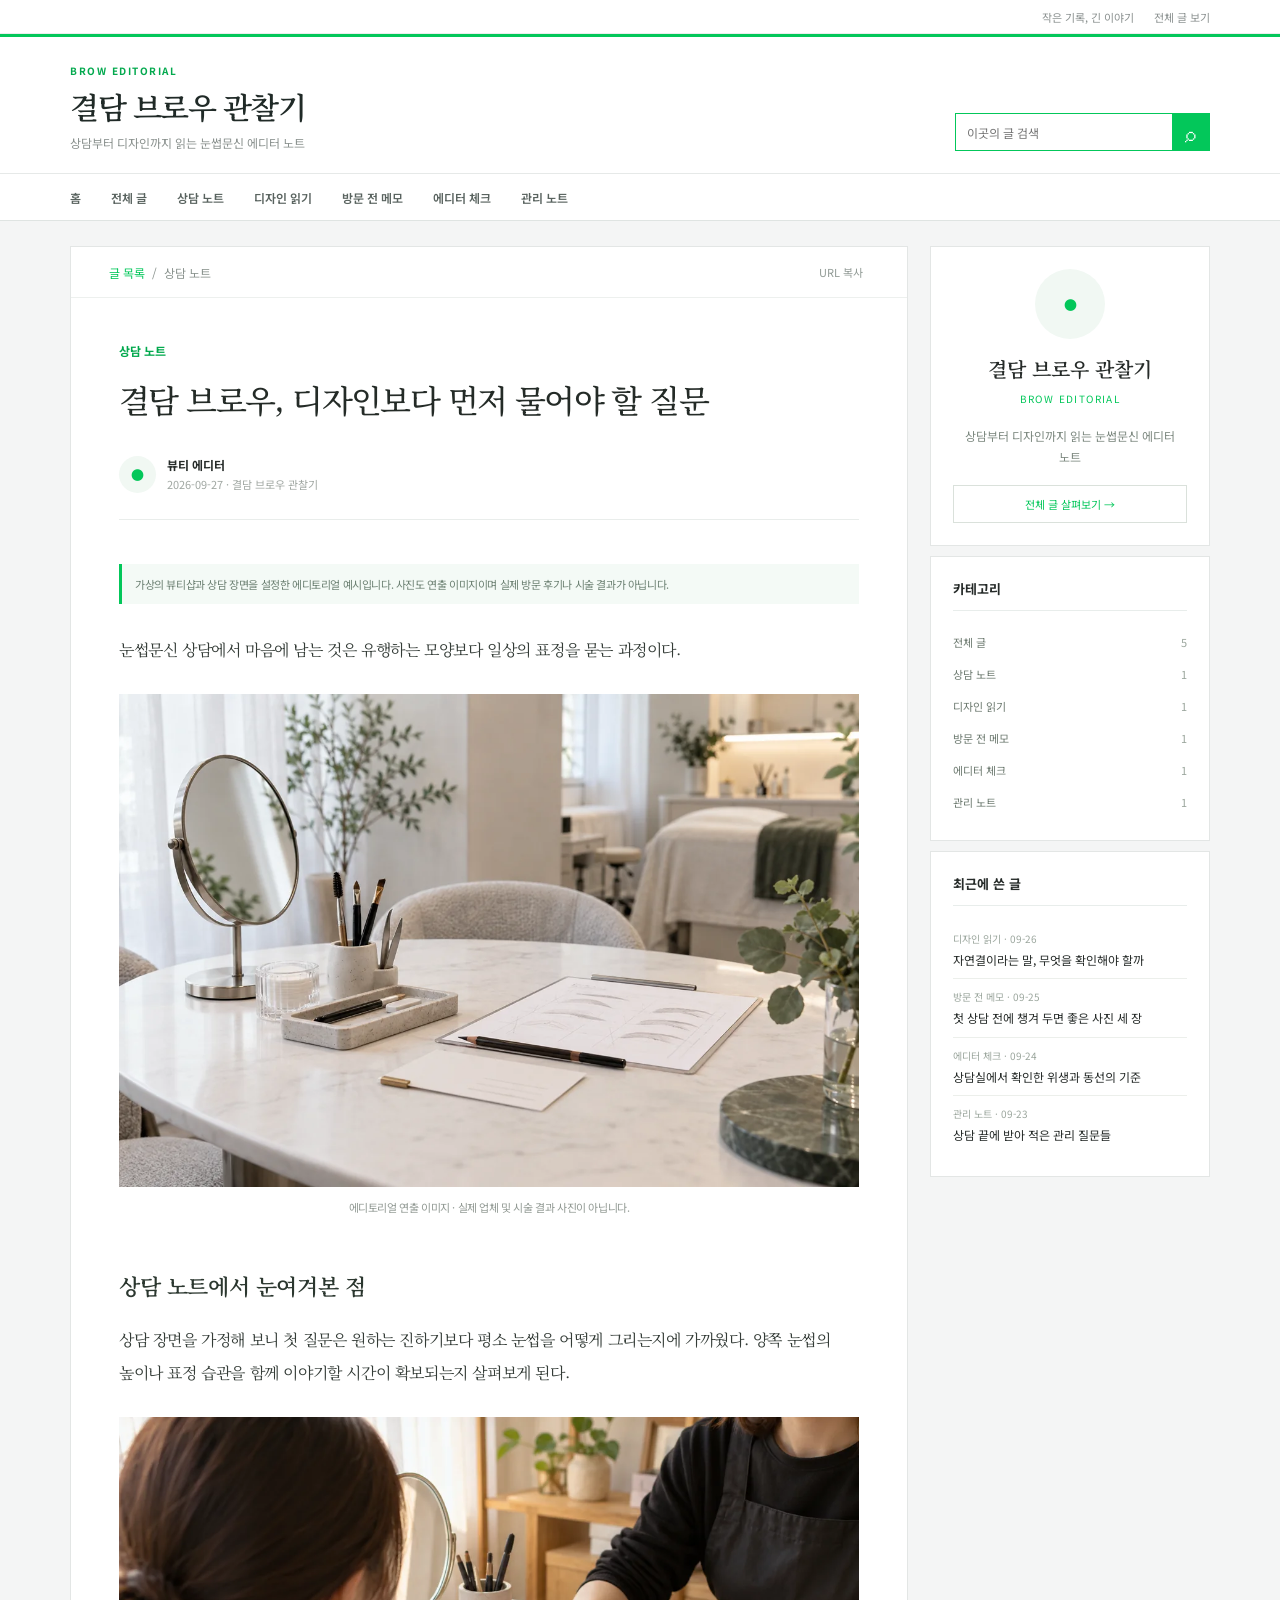
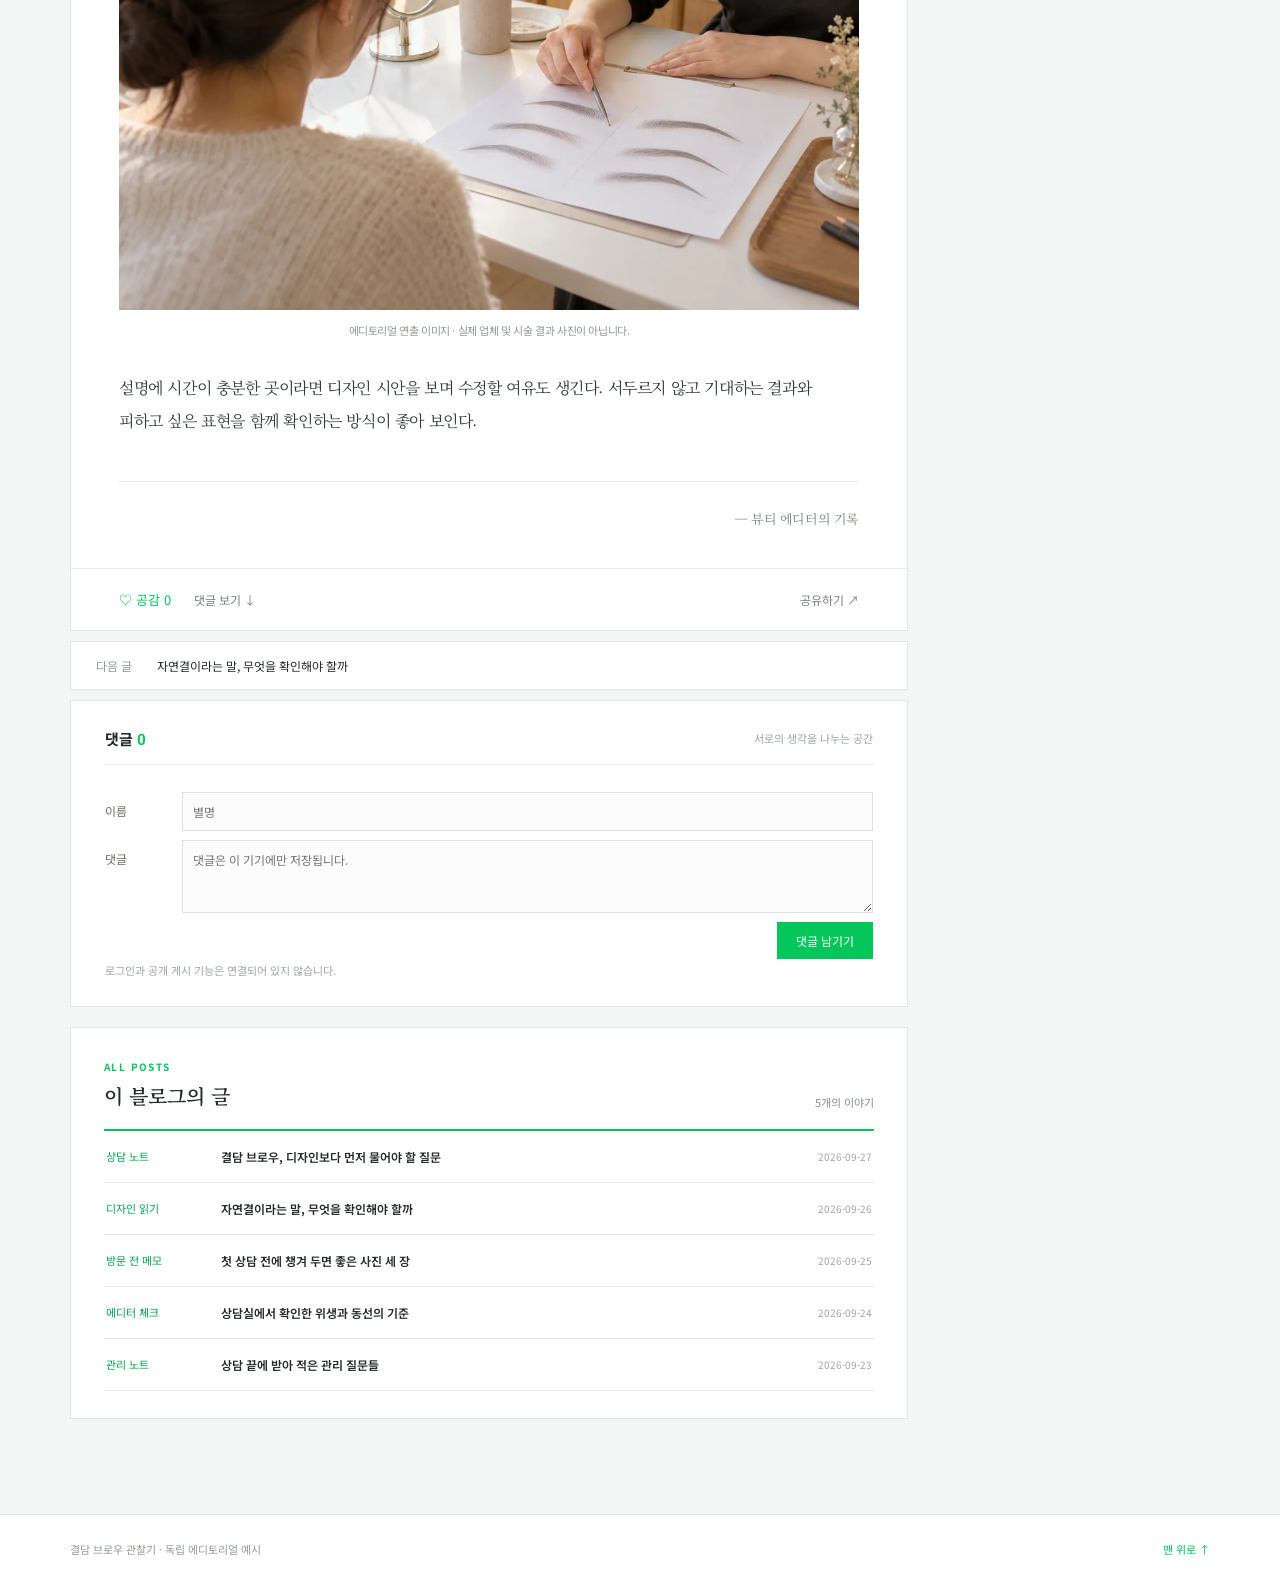
==== index.html @ 0448019b "Add files via upload" ====
<!doctype html><html lang="ko"><head><meta charset="utf-8"><meta name="viewport" content="width=device-width,initial-scale=1"><meta name="description" content="눈썹문신 상담에서 마음에 남는 것은 유행하는 모양보다 일상의 표정을 묻는 과정이다."><meta name="theme-color" content="#03c75a"><title>결담 브로우, 디자인보다 먼저 물어야 할 질문 | 결담 브로우 관찰기</title><link rel="stylesheet" href="/assets/style.css"><script defer src="/assets/app.js"></script></head><body class="blog" style="--ink:#03c75a;--paper:#f1f8f3;--accent:#03c75a"><a class="skip" href="#main">본문으로 건너뛰기</a><div class="utility"><div><span>작은 기록, 긴 이야기</span><a href="/#archive">전체 글 보기</a></div></div><header class="blog-header"><div class="brand"><a href="/" class="brand-kicker">BROW EDITORIAL</a><a href="/" class="brand-name">결담 브로우 관찰기</a><p>상담부터 디자인까지 읽는 눈썹문신 에디터 노트</p></div><form class="site-search" action="/" method="get" role="search"><label class="sr-only" for="q">글 검색</label><input id="q" name="q" type="search" placeholder="이곳의 글 검색"><button aria-label="검색" type="submit">⌕</button></form></header><nav class="main-nav" aria-label="카테고리"><div class="nav-inner"><a href="/">홈</a><a href="/#archive">전체 글</a><a href="/?category=%EC%83%81%EB%8B%B4%20%EB%85%B8%ED%8A%B8#archive">상담 노트</a><a href="/?category=%EB%94%94%EC%9E%90%EC%9D%B8%20%EC%9D%BD%EA%B8%B0#archive">디자인 읽기</a><a href="/?category=%EB%B0%A9%EB%AC%B8%20%EC%A0%84%20%EB%A9%94%EB%AA%A8#archive">방문 전 메모</a><a href="/?category=%EC%97%90%EB%94%94%ED%84%B0%20%EC%B2%B4%ED%81%AC#archive">에디터 체크</a><a href="/?category=%EA%B4%80%EB%A6%AC%20%EB%85%B8%ED%8A%B8#archive">관리 노트</a></div></nav><main id="main" class="blog-layout"><div class="main-column"><article class="post-card" data-post="editor-review"><div class="post-toolbar"><a href="/#archive">글 목록</a><span> / </span><span>상담 노트</span><button type="button" class="copy-link">URL 복사</button></div><div class="post-heading"><span class="post-category">상담 노트</span><h1>결담 브로우, 디자인보다 먼저 물어야 할 질문</h1><div class="byline"><span class="author-avatar">●</span><div><strong>뷰티 에디터</strong><time datetime="2026-09-27">2026-09-27 · 결담 브로우 관찰기</time></div></div></div><div class="post-content"><div class="editor-disclosure">가상의 뷰티샵과 상담 장면을 설정한 에디토리얼 예시입니다. 사진도 연출 이미지이며 실제 방문 후기나 시술 결과가 아닙니다.</div><p>눈썹문신 상담에서 마음에 남는 것은 유행하는 모양보다 일상의 표정을 묻는 과정이다.</p><figure><img class="post-photo" src="/assets/images/consultation.webp" alt="상담 노트 글을 위한 연출 사진" loading="lazy" width="1200" height="800"><figcaption>에디토리얼 연출 이미지 · 실제 업체 및 시술 결과 사진이 아닙니다.</figcaption></figure><h2>상담 노트에서 눈여겨본 점</h2><p>상담 장면을 가정해 보니 첫 질문은 원하는 진하기보다 평소 눈썹을 어떻게 그리는지에 가까웠다. 양쪽 눈썹의 높이나 표정 습관을 함께 이야기할 시간이 확보되는지 살펴보게 된다.</p><figure><img class="post-photo" src="/assets/images/design.webp" alt="상담 노트 글을 위한 연출 사진" loading="lazy" width="1200" height="800"><figcaption>에디토리얼 연출 이미지 · 실제 업체 및 시술 결과 사진이 아닙니다.</figcaption></figure><p>설명에 시간이 충분한 곳이라면 디자인 시안을 보며 수정할 여유도 생긴다. 서두르지 않고 기대하는 결과와 피하고 싶은 표현을 함께 확인하는 방식이 좋아 보인다.</p><div class="post-signoff">— 뷰티 에디터의 기록</div></div><div class="post-actions"><button class="like-button" type="button" aria-pressed="false">♡ 공감 <span class="like-count">0</span></button><a href="#comments">댓글 보기 ↓</a><button class="copy-link" type="button">공유하기 ↗</button></div></article><div class="post-neighbors"><a href="/blog/design-notes/"><span>다음 글</span>자연결이라는 말, 무엇을 확인해야 할까</a></div><section class="comments" id="comments" data-post="editor-review"><div class="comments-title"><h2>댓글 <span class="comment-count">0</span></h2><span>서로의 생각을 나누는 공간</span></div><div class="comment-list"></div><form class="comment-form"><label for="comment-name">이름</label><input id="comment-name" name="name" maxlength="20" required placeholder="별명"><label for="comment-text">댓글</label><textarea id="comment-text" name="comment" maxlength="600" required rows="3" placeholder="댓글은 이 기기에만 저장됩니다."></textarea><button type="submit">댓글 남기기</button></form><small>로그인과 공개 게시 기능은 연결되어 있지 않습니다.</small></section><section class="archive" id="archive"><div class="archive-heading"><div><span>ALL POSTS</span><h2>이 블로그의 글</h2></div><strong>5개의 이야기</strong></div><ul class="archive-list"><li class="archive-row" data-category="상담 노트" data-search="결담 브로우, 디자인보다 먼저 물어야 할 질문 눈썹문신 상담에서 마음에 남는 것은 유행하는 모양보다 일상의 표정을 묻는 과정이다. 상담 노트"><span class="archive-category">상담 노트</span><a href="/blog/editor-review/">결담 브로우, 디자인보다 먼저 물어야 할 질문</a><time datetime="2026-09-27">2026-09-27</time></li><li class="archive-row" data-category="디자인 읽기" data-search="자연결이라는 말, 무엇을 확인해야 할까 자연스럽다는 한마디 대신 선의 방향과 간격을 구체적으로 살펴봤다. 디자인 읽기"><span class="archive-category">디자인 읽기</span><a href="/blog/design-notes/">자연결이라는 말, 무엇을 확인해야 할까</a><time datetime="2026-09-26">2026-09-26</time></li><li class="archive-row" data-category="방문 전 메모" data-search="첫 상담 전에 챙겨 두면 좋은 사진 세 장 말로 설명하기 어려운 취향을 사진으로 정리해 가면 대화가 선명해진다. 방문 전 메모"><span class="archive-category">방문 전 메모</span><a href="/blog/before-visit/">첫 상담 전에 챙겨 두면 좋은 사진 세 장</a><time datetime="2026-09-25">2026-09-25</time></li><li class="archive-row" data-category="에디터 체크" data-search="상담실에서 확인한 위생과 동선의 기준 깨끗해 보이는 공간과 실제 준비 과정을 구분해서 보는 메모. 에디터 체크"><span class="archive-category">에디터 체크</span><a href="/blog/editor-check/">상담실에서 확인한 위생과 동선의 기준</a><time datetime="2026-09-24">2026-09-24</time></li><li class="archive-row" data-category="관리 노트" data-search="상담 끝에 받아 적은 관리 질문들 시술 후 관리와 재방문 설명은 디자인만큼 또렷해야 한다. 관리 노트"><span class="archive-category">관리 노트</span><a href="/blog/aftercare-notes/">상담 끝에 받아 적은 관리 질문들</a><time datetime="2026-09-23">2026-09-23</time></li></ul><p class="archive-empty" hidden>해당하는 글이 없습니다.</p></section></div><aside class="blog-aside" aria-label="블로그 정보"><section class="profile-panel"><div class="profile-avatar">●</div><h2>결담 브로우 관찰기</h2><span class="profile-label">BROW EDITORIAL</span><p>상담부터 디자인까지 읽는 눈썹문신 에디터 노트</p><a class="profile-link" href="/#archive">전체 글 살펴보기 →</a></section><section class="widget"><h2>카테고리</h2><a class="widget-link" href="/#archive">전체 글 <span>5</span></a><a class="widget-link" href="/?category=%EC%83%81%EB%8B%B4%20%EB%85%B8%ED%8A%B8#archive">상담 노트 <span>1</span></a><a class="widget-link" href="/?category=%EB%94%94%EC%9E%90%EC%9D%B8%20%EC%9D%BD%EA%B8%B0#archive">디자인 읽기 <span>1</span></a><a class="widget-link" href="/?category=%EB%B0%A9%EB%AC%B8%20%EC%A0%84%20%EB%A9%94%EB%AA%A8#archive">방문 전 메모 <span>1</span></a><a class="widget-link" href="/?category=%EC%97%90%EB%94%94%ED%84%B0%20%EC%B2%B4%ED%81%AC#archive">에디터 체크 <span>1</span></a><a class="widget-link" href="/?category=%EA%B4%80%EB%A6%AC%20%EB%85%B8%ED%8A%B8#archive">관리 노트 <span>1</span></a></section><section class="widget"><h2>최근에 쓴 글</h2><ol class="recent-list"><li><a href="/blog/design-notes/"><small>디자인 읽기 · 09-26</small><span>자연결이라는 말, 무엇을 확인해야 할까</span></a></li><li><a href="/blog/before-visit/"><small>방문 전 메모 · 09-25</small><span>첫 상담 전에 챙겨 두면 좋은 사진 세 장</span></a></li><li><a href="/blog/editor-check/"><small>에디터 체크 · 09-24</small><span>상담실에서 확인한 위생과 동선의 기준</span></a></li><li><a href="/blog/aftercare-notes/"><small>관리 노트 · 09-23</small><span>상담 끝에 받아 적은 관리 질문들</span></a></li></ol></section></aside></main><footer class="footer"><span>결담 브로우 관찰기 · 독립 에디토리얼 예시</span><a href="/">맨 위로 ↑</a></footer></body></html>
---- assets/style.css ----
@import url('https://fonts.googleapis.com/css2?family=Noto+Sans+KR:wght@400;500;600;700&family=Noto+Serif+KR:wght@400;500;600;700&display=swap');
:root{font-family:'Noto Sans KR',system-ui,sans-serif;color:#262b29;background:#f4f5f5;font-size:14px}*{box-sizing:border-box}html{scroll-behavior:smooth}body{margin:0;word-break:keep-all}a{color:inherit;text-decoration:none}button,input,textarea{font:inherit}button{cursor:pointer}a:hover{text-decoration:underline}a:focus-visible,button:focus-visible,input:focus-visible,textarea:focus-visible{outline:2px solid var(--accent);outline-offset:3px}.skip{position:absolute;top:-50px;left:10px;background:#fff;padding:10px;z-index:20}.skip:focus{top:10px}.sr-only{position:absolute;width:1px;height:1px;overflow:hidden;clip:rect(0,0,0,0)}.utility{height:34px;background:#fff;border-bottom:1px solid #eaeded;color:#8b9190;font-size:11px}.utility>div{max-width:1180px;padding:0 20px;height:100%;margin:auto;display:flex;align-items:center;justify-content:flex-end;gap:20px}.blog-header{background:#fff;border-bottom:1px solid #e6e9e8;display:flex;align-items:flex-end;justify-content:space-between;gap:24px;padding:26px max(20px,calc((100vw - 1140px)/2)) 22px}.brand{display:flex;flex-direction:column;align-items:flex-start}.brand-kicker,.cafe-kicker{color:var(--ink);font-size:10px;font-weight:700;letter-spacing:.15em}.brand-name{color:#202a27;font:600 30px/1.4 'Noto Serif KR',serif;letter-spacing:-.05em;margin:7px 0}.brand p{font-size:12px;color:#8a918e;margin:0}.site-search{display:flex;border:1px solid var(--ink);height:38px;background:#fff;max-width:255px;width:100%}.site-search input{min-width:0;width:100%;border:0;background:transparent;padding:0 11px;font-size:12px;outline:none}.site-search button{width:42px;border:0;color:#fff;background:var(--ink);font-size:21px;line-height:1}.main-nav{background:#fff;border-bottom:1px solid #dfe4e2}.nav-inner{max-width:1180px;margin:auto;padding:0 20px;display:flex;gap:30px;white-space:nowrap;overflow-x:auto;scrollbar-width:none}.nav-inner::-webkit-scrollbar{display:none}.nav-inner a{height:46px;display:flex;align-items:center;font-size:12px;color:#59635f;font-weight:600}.nav-inner a:hover{color:var(--ink);text-decoration:none;border-bottom:2px solid var(--ink)}.blog-layout{max-width:1180px;margin:25px auto 75px;padding:0 20px;display:grid;grid-template-columns:minmax(0,1fr) 280px;gap:22px;align-items:start}.main-column{min-width:0}.post-card,.comments,.archive{background:#fff;border:1px solid #e3e6e5}.post-toolbar{padding:16px 38px;border-bottom:1px solid #edf0ee;display:flex;align-items:center;gap:7px;color:#8a938e;font-size:12px}.post-toolbar a{color:var(--ink)}.post-toolbar button{margin-left:auto;border:0;background:none;color:#929b96;font-size:11px}.post-heading{padding:42px 48px 26px}.post-category{font-size:12px;color:var(--ink);font-weight:700}.post-heading h1{font:500 clamp(25px,2.6vw,32px)/1.55 'Noto Serif KR',serif;letter-spacing:-.05em;margin:15px 0 31px;color:#242b27}.byline{display:flex;align-items:center;gap:11px;padding-bottom:26px;border-bottom:1px solid #e9edeb}.author-avatar,.profile-avatar{background:var(--paper);color:var(--ink);display:grid;place-items:center;border-radius:50%;font:600 20px 'Noto Serif KR',serif;flex:none}.author-avatar{width:37px;height:37px}.byline strong{display:block;font-size:12px;font-weight:700}.byline time{display:block;font-size:11px;color:#a0a7a2;margin-top:3px}.byline-comments{margin-left:auto;font-size:11px;color:#626e67}.post-content{padding:8px 48px 35px;color:#343c37;font:400 16px/2.05 'Noto Serif KR',serif;letter-spacing:-.025em}.post-content .post-lead{margin:0 0 27px;font-size:19px;font-weight:600;color:var(--ink);line-height:1.85}.post-content p{margin:0 0 27px}.post-content h2{font:600 22px/1.5 'Noto Serif KR',serif;color:#2b372f;margin:54px 0 22px}.post-content figure{margin:35px 0 40px}.post-content figcaption{text-align:center;font:11px 'Noto Sans KR',sans-serif;color:#929a94;margin-top:12px}.post-signoff{border-top:1px solid #e6eae7;margin-top:43px;padding-top:24px;text-align:right;color:#7a867c;font-size:13px}.post-art{height:390px;position:relative;display:grid;place-items:center;overflow:hidden;color:#fff;background:linear-gradient(140deg,var(--paper),var(--ink));isolation:isolate}.post-art:before,.post-art:after{content:'';position:absolute;border:1px solid #ffffff8e;border-radius:50%;width:80%;aspect-ratio:1;transform:translate(45%,30%);z-index:-1}.post-art:after{width:54%;transform:translate(-75%,-65%);background:#ffffff22}.art-ring{position:absolute;border:1px solid #ffffff9b;width:32%;aspect-ratio:1;border-radius:50%;transform:translate(-80%,60%)}.art-icon{font:400 clamp(100px,16vw,200px)/1 Georgia,serif;transform:rotate(-12deg)}.art-corner{position:absolute;bottom:23px;left:25px;font:10px 'Noto Sans KR',sans-serif;letter-spacing:.18em;color:#fff}.post-actions{border-top:1px solid #ecedeb;display:flex;align-items:center;gap:23px;padding:16px 48px;color:#7a847d;font-size:12px}.post-actions button{border:0;background:none;padding:5px 0;color:inherit}.post-actions .like-button{font-size:13px;color:var(--ink)}.post-actions .like-button[aria-pressed=true]{font-weight:700;color:#03a94e}.post-actions .copy-link{margin-left:auto}.post-neighbors{background:#fff;border:1px solid #e3e6e5;margin:10px 0;display:flex;flex-direction:column}.post-neighbors a{padding:15px 25px;font-size:12px;border-bottom:1px solid #eff1ef}.post-neighbors a:last-child{border-bottom:0}.post-neighbors span{color:#929a95;margin-right:25px}.comments{padding:27px 34px;margin:10px 0}.comments-title{display:flex;justify-content:space-between;align-items:center;gap:10px;border-bottom:1px solid #eceeec;padding-bottom:15px}.comments h2{font-size:15px;margin:0}.comments h2 span{color:var(--ink)}.comments-title>span,.comments>small{font-size:11px;color:#a0a7a2}.comment-list{padding:6px 0}.comment-item{padding:15px 0;border-bottom:1px solid #f0f1ef}.comment-item strong{font-size:12px;margin-right:10px}.comment-item time{font-size:10px;color:#a0a7a2}.comment-item p{font-size:13px;line-height:1.7;margin:6px 0 0}.comment-form{padding-top:15px;display:grid;grid-template-columns:65px 1fr;gap:9px 12px;align-items:start}.comment-form label{font-size:12px;padding-top:10px;color:#69746c}.comment-form input,.comment-form textarea{border:1px solid #dce3dd;padding:10px;background:#fbfcfb;min-width:0;font-size:12px;resize:vertical}.comment-form button{grid-column:2;justify-self:end;border:1px solid var(--ink);background:var(--ink);color:#fff;padding:9px 18px;font-size:12px}.archive{margin:20px 0;padding:27px 33px}.archive-heading{display:flex;justify-content:space-between;align-items:end;border-bottom:2px solid var(--ink);padding-bottom:19px}.archive-heading span{font-size:10px;color:var(--ink);font-weight:700;letter-spacing:.14em}.archive-heading h2{font:600 20px 'Noto Serif KR',serif;margin:6px 0 0}.archive-heading strong{font-size:11px;color:#87928a;font-weight:400}.archive-list{list-style:none;padding:0;margin:0}.archive-row{display:grid;grid-template-columns:100px minmax(0,1fr) 82px;gap:15px;align-items:center;padding:17px 2px;border-bottom:1px solid #e9ece9;font-size:12px}.archive-row[hidden]{display:none}.archive-category{font-size:11px;color:var(--ink)}.archive-row a{font-weight:600;overflow:hidden;text-overflow:ellipsis;white-space:nowrap}.archive-row time{color:#a0a7a2;font-size:10px;text-align:right}.archive-empty{font-size:13px;color:#999;padding:35px;text-align:center}.profile-panel,.widget{background:#fff;border:1px solid #e3e6e5;padding:22px;margin-bottom:10px}.profile-panel{text-align:center}.profile-avatar{width:70px;height:70px;margin:0 auto 15px;font-size:34px}.profile-panel h2{font:600 20px 'Noto Serif KR',serif;margin:0 0 4px}.profile-label{font-size:10px;color:var(--accent);letter-spacing:.14em}.profile-panel p{font-size:12px;color:#7d8980;line-height:1.75;margin:18px 0}.profile-link{display:block;border:1px solid #dae1db;padding:10px;font-size:11px;color:var(--ink)}.widget h2{font-size:13px;margin:0 0 15px;padding-bottom:12px;border-bottom:1px solid #e8edeb}.widget-link{display:flex;justify-content:space-between;padding:8px 0;font-size:11px;color:#6d7a70}.widget-link span{color:#9ba69d}.recent-list{list-style:none;padding:0;margin:0}.recent-list li{padding:10px 0;border-bottom:1px solid #ecefeb}.recent-list li:last-child{border:0}.recent-list small{display:block;font-size:10px;color:#9ba69d}.recent-list span{display:block;font-size:12px;line-height:1.45;margin-top:5px}.footer{background:#fff;border-top:1px solid #e4e9e5;padding:26px max(20px,calc((100vw - 1140px)/2));display:flex;justify-content:space-between;gap:20px;font-size:11px;color:#949d96}.footer a{color:var(--ink)}
/* Cafe article and board layout */
.cafe{background:#fff}.cafe-banner{max-width:1140px;height:215px;margin:0 auto;background:var(--ink);color:#fff;position:relative;overflow:hidden}.cafe-banner:before,.cafe-banner:after{content:'';position:absolute;width:440px;height:440px;border:1px solid #ffffff40;border-radius:50%;right:-60px;top:-180px}.cafe-banner:after{width:340px;height:340px;right:190px;top:95px;background:#ffffff0d}.cafe-banner-inner{padding:35px 54px;position:relative;z-index:1}.cafe-kicker{color:#ffffffb6}.cafe-brand{display:block;font:700 48px/1.3 'Noto Serif KR',serif;letter-spacing:-.05em;margin-top:15px}.banner-mark{color:var(--accent);margin-left:12px;font:50px Georgia,serif}.cafe-banner p{font-size:13px;margin:8px 0;color:#ffffffdd}.banner-caption{position:absolute;top:167px;right:35px;letter-spacing:.12em;color:#ffffff80;font-size:10px}.cafe .main-nav{max-width:1140px;margin:8px auto 0;border:1px solid #e1e6e2}.cafe-layout{max-width:1180px;margin:19px auto 70px;padding:0 20px;display:grid;grid-template-columns:210px minmax(0,1fr);gap:20px;align-items:start}.cafe-tabs{height:38px;border-top:2px solid #333;border-bottom:1px solid #ddd;display:flex;align-items:center;justify-content:space-around;font-size:11px;color:#9a9fa0}.cafe-tabs b{color:#202622}.cafe-aside .profile-panel{text-align:left;border:0;border-bottom:1px solid #e5e9e5;padding:17px 8px}.cafe-aside .profile-avatar{width:42px;height:42px;font-size:21px;margin:0 12px 0 0;float:left}.cafe-aside .profile-panel h2{font:600 15px 'Noto Sans KR',sans-serif;padding-top:3px}.cafe-aside .profile-panel p{clear:both;margin:20px 0 13px}.cafe-aside .profile-link{display:none}.cafe-aside .join-note{padding:12px 9px;background:var(--paper);font-size:11px;color:var(--ink);margin-bottom:10px}.cafe-aside .site-search{max-width:none;margin-bottom:13px;height:33px}.cafe-aside .widget{border:0;border-top:1px solid #e6e9e6;padding:15px 8px;margin:0}.cafe-aside .widget h2{padding-bottom:7px}.cafe-aside .widget-link{padding:9px 0}.cafe .post-card{border-radius:5px}.cafe .post-toolbar{background:#fafbfa;padding:13px 30px}.cafe .post-heading{padding:29px 31px 13px}.cafe .post-heading h1{font:500 clamp(23px,2.3vw,29px)/1.5 'Noto Sans KR',sans-serif;letter-spacing:-.045em;margin:11px 0 19px}.cafe .post-content{font:400 15px/1.95 'Noto Sans KR',sans-serif;padding:15px 31px 35px}.cafe .post-content .post-lead{font:600 16px/1.8 'Noto Sans KR',sans-serif}.cafe .post-content h2{font:600 18px/1.5 'Noto Sans KR',sans-serif;margin:43px 0 17px}.cafe .post-art{height:315px}.cafe .post-actions{padding:15px 31px}.cafe .comments,.cafe .archive{border-radius:5px}
@media(max-width:900px){.blog-layout{grid-template-columns:minmax(0,1fr) 220px;gap:14px}.cafe-layout{grid-template-columns:170px minmax(0,1fr);gap:13px}.blog-header{padding-left:20px;padding-right:20px}.profile-panel,.widget{padding:15px}.post-heading{padding:34px 32px 17px}.post-content{padding-left:32px;padding-right:32px}.post-actions{padding-left:32px;padding-right:32px}}
@media(max-width:700px){.utility{display:none}.blog-header{padding:18px 17px;align-items:center}.brand-name{font-size:24px}.brand p{font-size:11px}.brand-kicker{font-size:9px}.blog-header .site-search{max-width:42px;border:0}.blog-header .site-search input{position:absolute;right:16px;top:85px;width:min(300px,calc(100% - 32px));height:35px;border:1px solid var(--ink);background:#fff;display:none;z-index:5}.blog-header .site-search:focus-within input{display:block}.blog-header .site-search button{background:transparent;color:var(--ink)}.nav-inner{gap:22px;padding:0 17px}.nav-inner a{font-size:11px}.blog-layout,.cafe-layout{display:block;margin:0 auto 45px;padding:0}.blog-aside,.cafe-aside{display:none}.post-card,.comments,.archive{border-left:0;border-right:0}.post-toolbar{padding:13px 17px}.post-heading,.cafe .post-heading{padding:27px 19px 12px}.post-heading h1,.cafe .post-heading h1{font-size:23px;line-height:1.5;margin-bottom:21px}.post-content,.cafe .post-content{font-size:15px;line-height:1.95;padding:7px 19px 27px}.post-content .post-lead{font-size:17px}.post-content h2{font-size:19px}.post-art,.cafe .post-art{height:245px}.post-actions,.cafe .post-actions{padding:13px 19px;gap:16px}.post-neighbors{margin:8px 0}.comments{padding:23px 19px}.archive{padding:23px 19px}.archive-row{grid-template-columns:1fr 66px;gap:4px}.archive-category{grid-column:1/-1}.archive-row a{font-size:12px}.footer{padding:25px 18px}.cafe-banner{height:160px}.cafe-banner-inner{padding:23px 20px}.cafe-brand{font-size:33px;margin-top:10px}.banner-mark{font-size:37px}.cafe-banner p{font-size:11px}.banner-caption{display:none}.cafe .main-nav{margin:0;border-left:0;border-right:0}.cafe .post-toolbar{padding:12px 19px}}
@media(max-width:390px){.post-heading h1,.cafe .post-heading h1{font-size:21px}.comment-form{grid-template-columns:1fr}.comment-form label{padding-top:0}.comment-form button{grid-column:1}.post-actions{gap:10px;font-size:11px}}
/* Restrained green editorial skin shared by all six sites. */
.post-photo{display:block;width:100%;height:auto;aspect-ratio:3/2;object-fit:cover;background:#edf2ee}.post-content figure{margin:25px 0 34px}.editor-disclosure{font:11px/1.7 'Noto Sans KR',sans-serif;color:#6d8173;background:#f4faf6;border-left:3px solid #03c75a;padding:11px 13px;margin:10px 0 30px}.blog-header{border-top:3px solid #03c75a}.brand-kicker,.post-category,.widget-link:hover,.archive-category{color:#03a94e}.cafe-banner{height:156px;background:#f4faf6;color:#243a2b;border-top:4px solid #03c75a;border-bottom:1px solid #dfe9e2}.cafe-banner:before,.cafe-banner:after{display:none}.cafe-banner-inner{padding:20px 35px}.cafe-kicker{color:#03a94e}.cafe-brand{font-size:38px;margin-top:8px}.banner-mark{font-size:24px;color:#03c75a}.cafe-banner p{color:#55685a;margin-top:4px}.banner-caption{top:125px;color:#8fa295}.profile-avatar,.author-avatar{font-family:'Noto Sans KR',sans-serif;font-size:13px}.cafe .post-photo{height:auto}
@media(max-width:700px){.cafe-banner{height:133px}.cafe-banner-inner{padding:17px 19px}.cafe-brand{font-size:27px}.cafe-banner p{font-size:10px}.post-content figure{margin:22px 0 27px}}
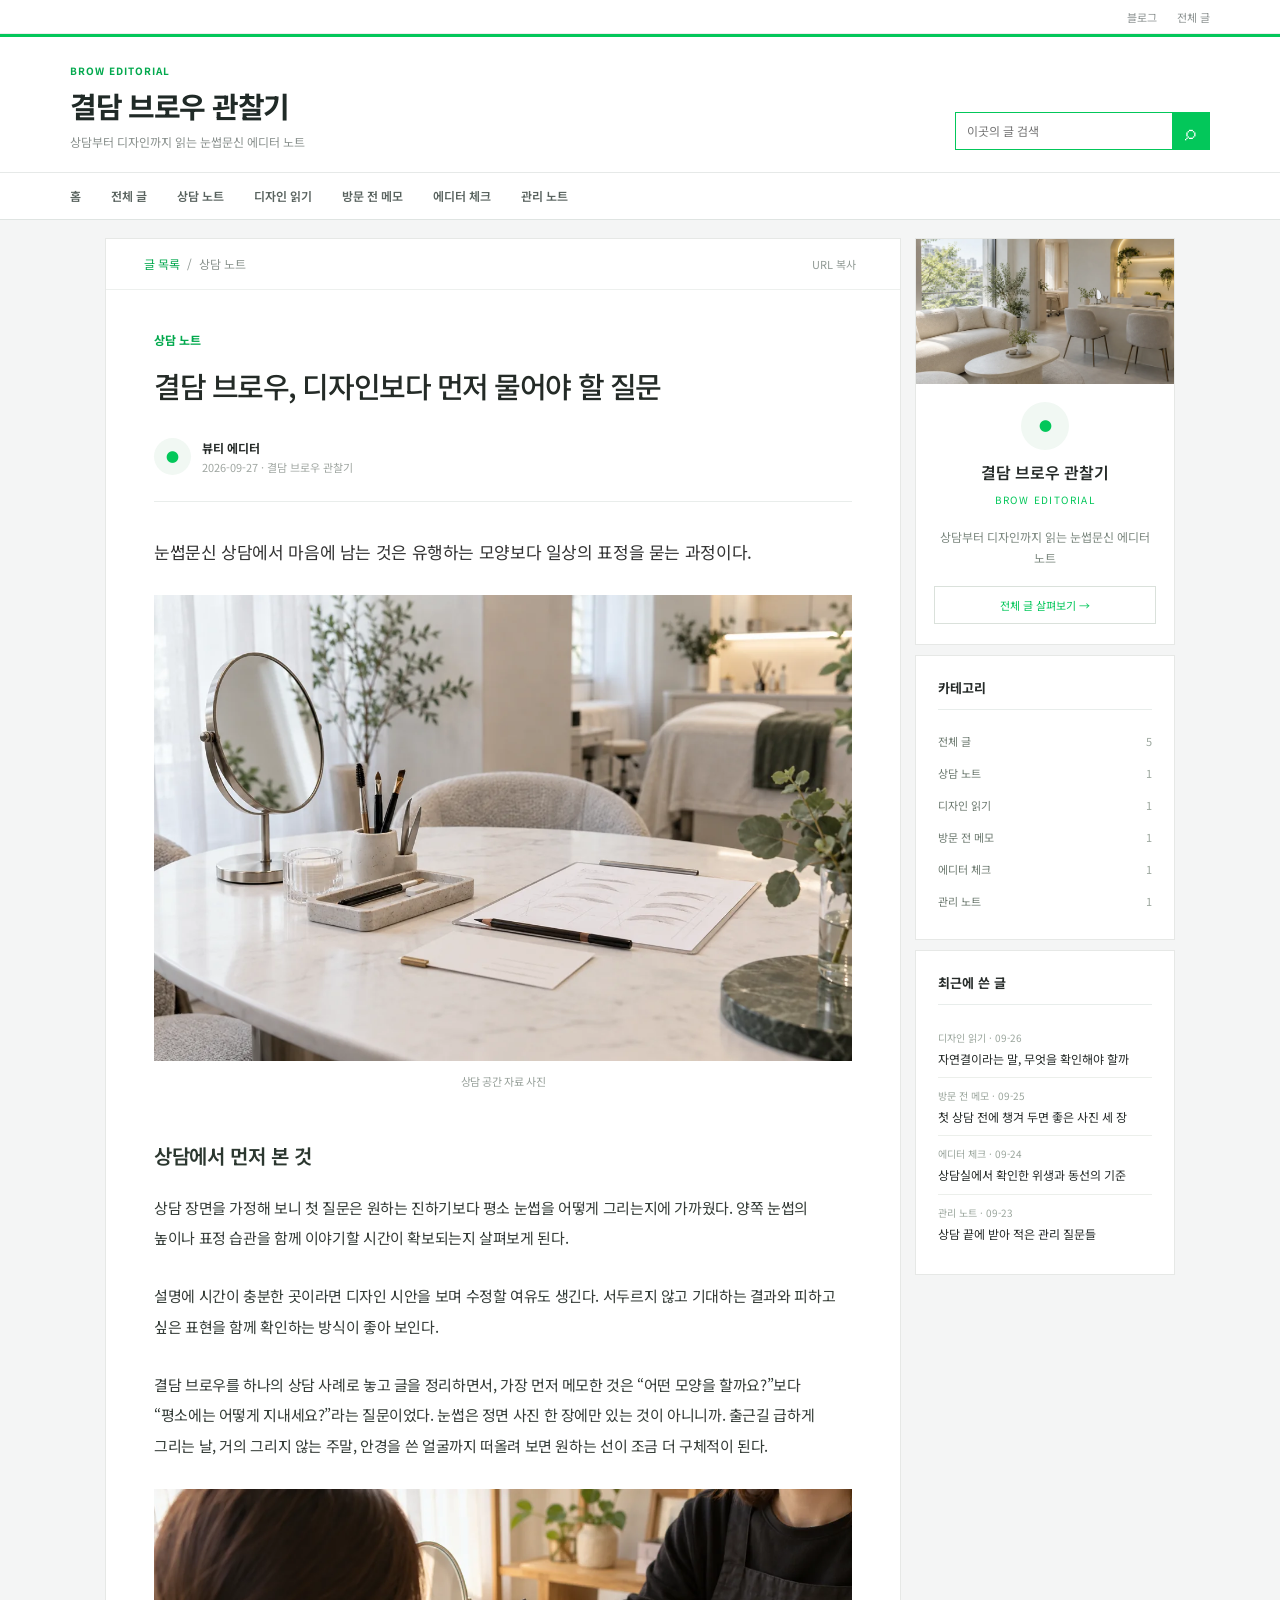
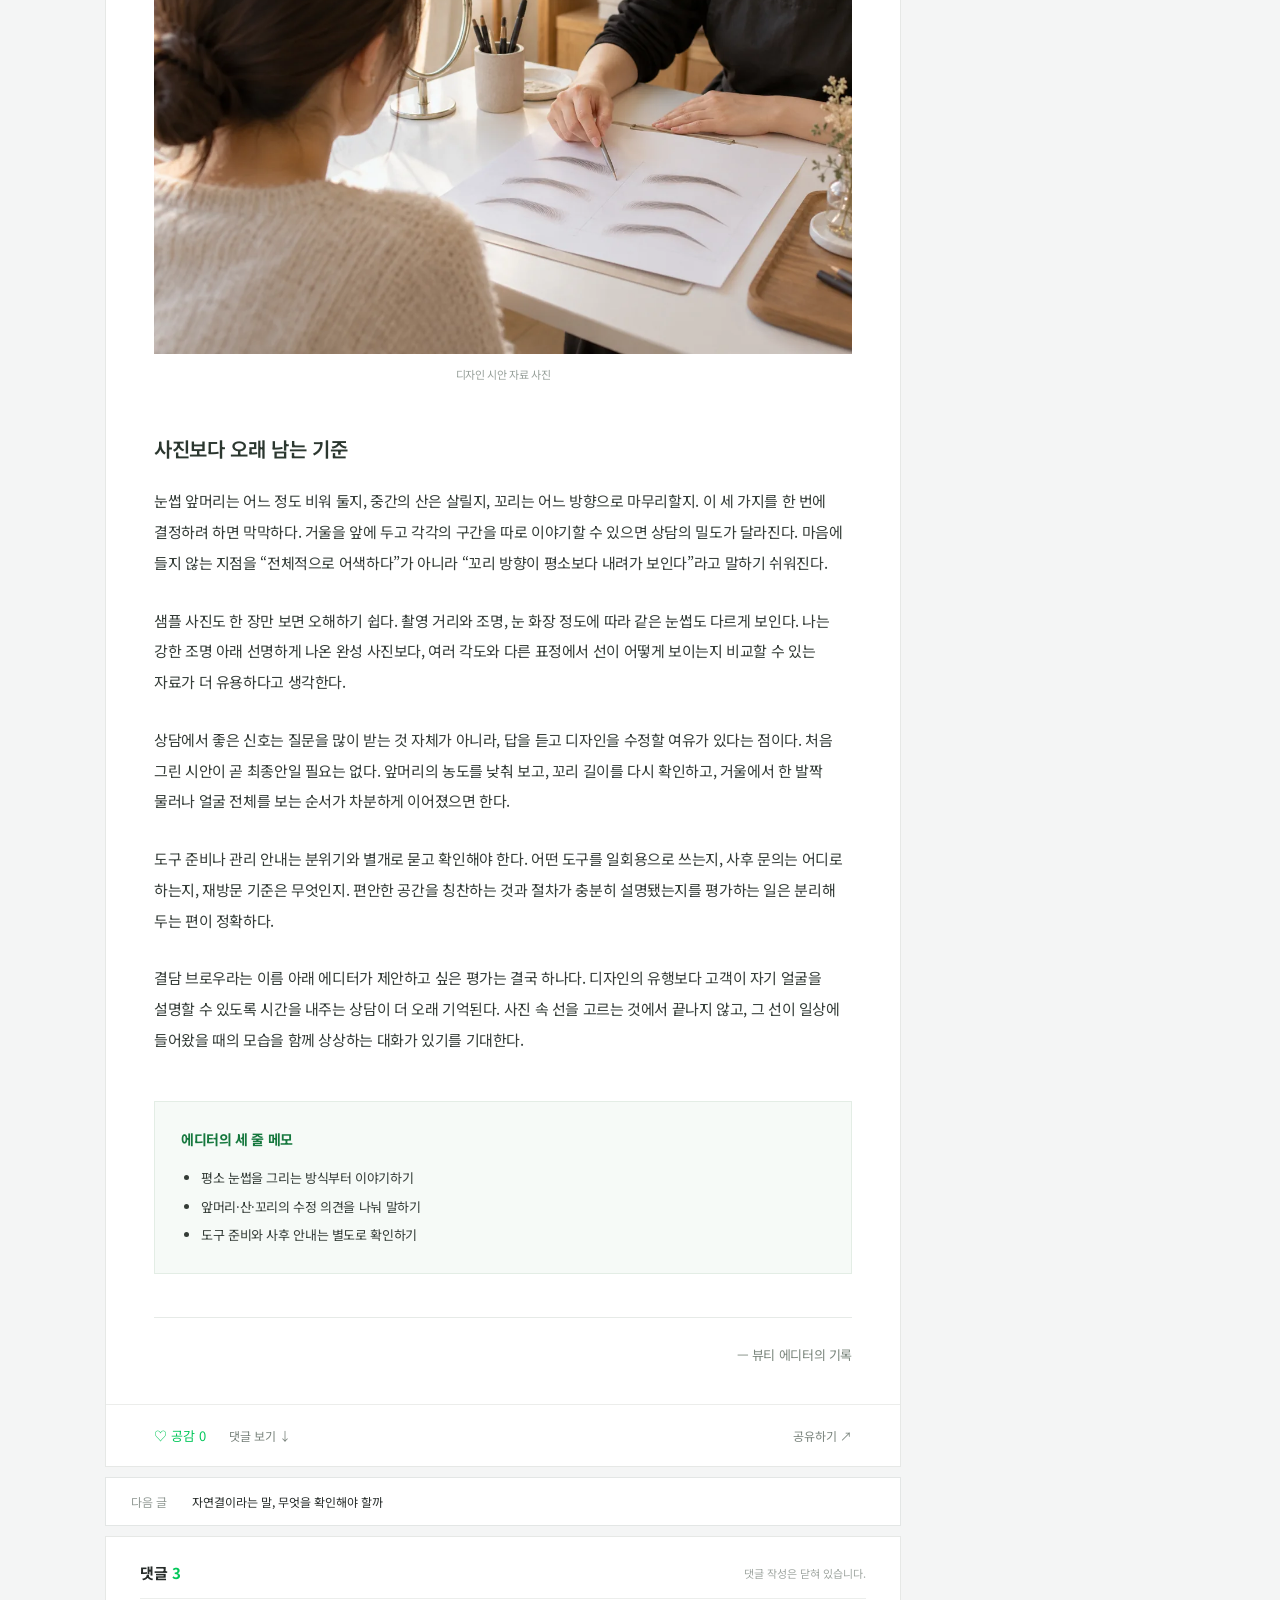
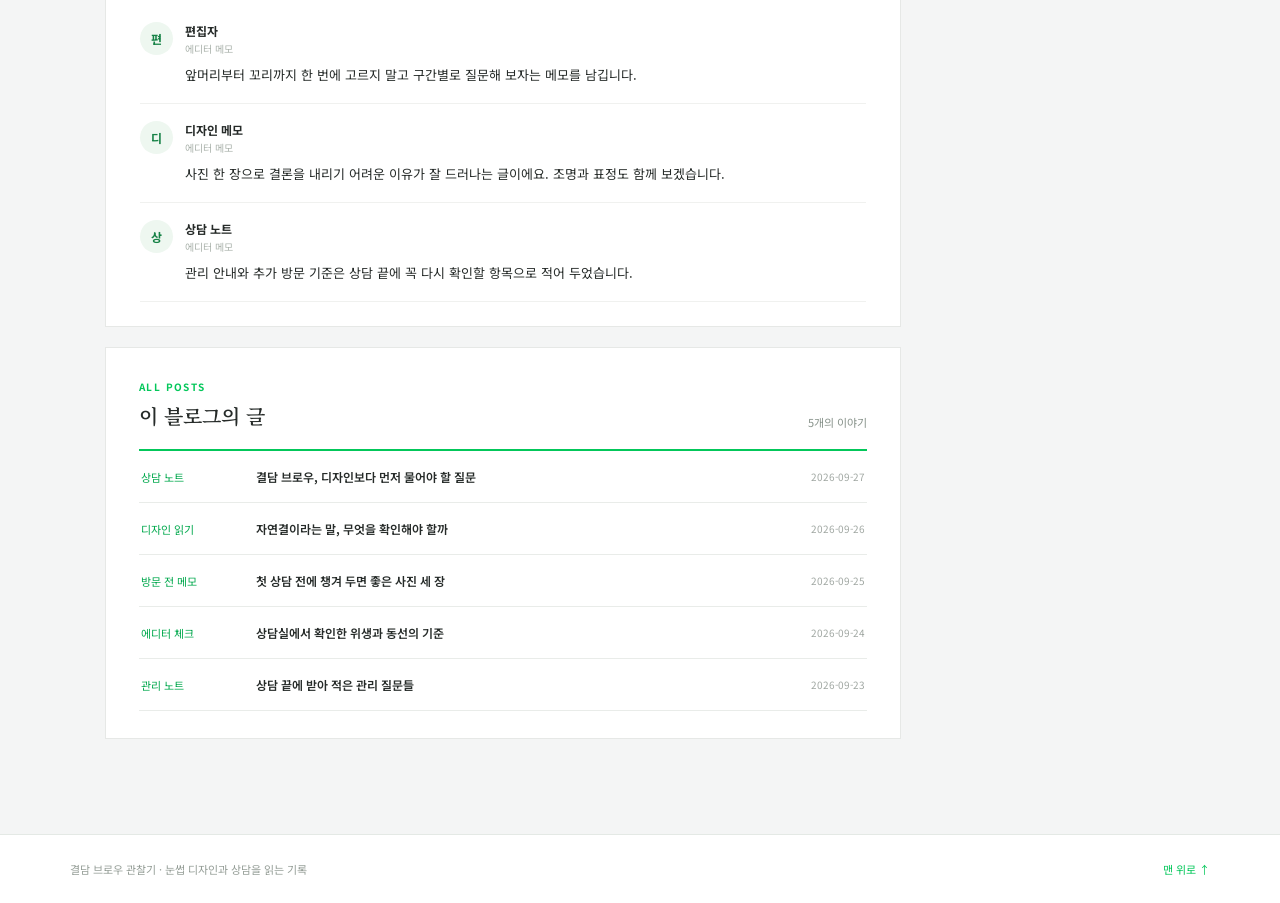
==== commit 181e6de9: "Add files via upload" ====
--- a/index.html
+++ b/index.html
@@ -1 +1 @@
-<!doctype html><html lang="ko"><head><meta charset="utf-8"><meta name="viewport" content="width=device-width,initial-scale=1"><meta name="description" content="눈썹문신 상담에서 마음에 남는 것은 유행하는 모양보다 일상의 표정을 묻는 과정이다."><meta name="theme-color" content="#03c75a"><title>결담 브로우, 디자인보다 먼저 물어야 할 질문 | 결담 브로우 관찰기</title><link rel="stylesheet" href="/assets/style.css"><script defer src="/assets/app.js"></script></head><body class="blog" style="--ink:#03c75a;--paper:#f1f8f3;--accent:#03c75a"><a class="skip" href="#main">본문으로 건너뛰기</a><div class="utility"><div><span>작은 기록, 긴 이야기</span><a href="/#archive">전체 글 보기</a></div></div><header class="blog-header"><div class="brand"><a href="/" class="brand-kicker">BROW EDITORIAL</a><a href="/" class="brand-name">결담 브로우 관찰기</a><p>상담부터 디자인까지 읽는 눈썹문신 에디터 노트</p></div><form class="site-search" action="/" method="get" role="search"><label class="sr-only" for="q">글 검색</label><input id="q" name="q" type="search" placeholder="이곳의 글 검색"><button aria-label="검색" type="submit">⌕</button></form></header><nav class="main-nav" aria-label="카테고리"><div class="nav-inner"><a href="/">홈</a><a href="/#archive">전체 글</a><a href="/?category=%EC%83%81%EB%8B%B4%20%EB%85%B8%ED%8A%B8#archive">상담 노트</a><a href="/?category=%EB%94%94%EC%9E%90%EC%9D%B8%20%EC%9D%BD%EA%B8%B0#archive">디자인 읽기</a><a href="/?category=%EB%B0%A9%EB%AC%B8%20%EC%A0%84%20%EB%A9%94%EB%AA%A8#archive">방문 전 메모</a><a href="/?category=%EC%97%90%EB%94%94%ED%84%B0%20%EC%B2%B4%ED%81%AC#archive">에디터 체크</a><a href="/?category=%EA%B4%80%EB%A6%AC%20%EB%85%B8%ED%8A%B8#archive">관리 노트</a></div></nav><main id="main" class="blog-layout"><div class="main-column"><article class="post-card" data-post="editor-review"><div class="post-toolbar"><a href="/#archive">글 목록</a><span> / </span><span>상담 노트</span><button type="button" class="copy-link">URL 복사</button></div><div class="post-heading"><span class="post-category">상담 노트</span><h1>결담 브로우, 디자인보다 먼저 물어야 할 질문</h1><div class="byline"><span class="author-avatar">●</span><div><strong>뷰티 에디터</strong><time datetime="2026-09-27">2026-09-27 · 결담 브로우 관찰기</time></div></div></div><div class="post-content"><div class="editor-disclosure">가상의 뷰티샵과 상담 장면을 설정한 에디토리얼 예시입니다. 사진도 연출 이미지이며 실제 방문 후기나 시술 결과가 아닙니다.</div><p>눈썹문신 상담에서 마음에 남는 것은 유행하는 모양보다 일상의 표정을 묻는 과정이다.</p><figure><img class="post-photo" src="/assets/images/consultation.webp" alt="상담 노트 글을 위한 연출 사진" loading="lazy" width="1200" height="800"><figcaption>에디토리얼 연출 이미지 · 실제 업체 및 시술 결과 사진이 아닙니다.</figcaption></figure><h2>상담 노트에서 눈여겨본 점</h2><p>상담 장면을 가정해 보니 첫 질문은 원하는 진하기보다 평소 눈썹을 어떻게 그리는지에 가까웠다. 양쪽 눈썹의 높이나 표정 습관을 함께 이야기할 시간이 확보되는지 살펴보게 된다.</p><figure><img class="post-photo" src="/assets/images/design.webp" alt="상담 노트 글을 위한 연출 사진" loading="lazy" width="1200" height="800"><figcaption>에디토리얼 연출 이미지 · 실제 업체 및 시술 결과 사진이 아닙니다.</figcaption></figure><p>설명에 시간이 충분한 곳이라면 디자인 시안을 보며 수정할 여유도 생긴다. 서두르지 않고 기대하는 결과와 피하고 싶은 표현을 함께 확인하는 방식이 좋아 보인다.</p><div class="post-signoff">— 뷰티 에디터의 기록</div></div><div class="post-actions"><button class="like-button" type="button" aria-pressed="false">♡ 공감 <span class="like-count">0</span></button><a href="#comments">댓글 보기 ↓</a><button class="copy-link" type="button">공유하기 ↗</button></div></article><div class="post-neighbors"><a href="/blog/design-notes/"><span>다음 글</span>자연결이라는 말, 무엇을 확인해야 할까</a></div><section class="comments" id="comments" data-post="editor-review"><div class="comments-title"><h2>댓글 <span class="comment-count">0</span></h2><span>서로의 생각을 나누는 공간</span></div><div class="comment-list"></div><form class="comment-form"><label for="comment-name">이름</label><input id="comment-name" name="name" maxlength="20" required placeholder="별명"><label for="comment-text">댓글</label><textarea id="comment-text" name="comment" maxlength="600" required rows="3" placeholder="댓글은 이 기기에만 저장됩니다."></textarea><button type="submit">댓글 남기기</button></form><small>로그인과 공개 게시 기능은 연결되어 있지 않습니다.</small></section><section class="archive" id="archive"><div class="archive-heading"><div><span>ALL POSTS</span><h2>이 블로그의 글</h2></div><strong>5개의 이야기</strong></div><ul class="archive-list"><li class="archive-row" data-category="상담 노트" data-search="결담 브로우, 디자인보다 먼저 물어야 할 질문 눈썹문신 상담에서 마음에 남는 것은 유행하는 모양보다 일상의 표정을 묻는 과정이다. 상담 노트"><span class="archive-category">상담 노트</span><a href="/blog/editor-review/">결담 브로우, 디자인보다 먼저 물어야 할 질문</a><time datetime="2026-09-27">2026-09-27</time></li><li class="archive-row" data-category="디자인 읽기" data-search="자연결이라는 말, 무엇을 확인해야 할까 자연스럽다는 한마디 대신 선의 방향과 간격을 구체적으로 살펴봤다. 디자인 읽기"><span class="archive-category">디자인 읽기</span><a href="/blog/design-notes/">자연결이라는 말, 무엇을 확인해야 할까</a><time datetime="2026-09-26">2026-09-26</time></li><li class="archive-row" data-category="방문 전 메모" data-search="첫 상담 전에 챙겨 두면 좋은 사진 세 장 말로 설명하기 어려운 취향을 사진으로 정리해 가면 대화가 선명해진다. 방문 전 메모"><span class="archive-category">방문 전 메모</span><a href="/blog/before-visit/">첫 상담 전에 챙겨 두면 좋은 사진 세 장</a><time datetime="2026-09-25">2026-09-25</time></li><li class="archive-row" data-category="에디터 체크" data-search="상담실에서 확인한 위생과 동선의 기준 깨끗해 보이는 공간과 실제 준비 과정을 구분해서 보는 메모. 에디터 체크"><span class="archive-category">에디터 체크</span><a href="/blog/editor-check/">상담실에서 확인한 위생과 동선의 기준</a><time datetime="2026-09-24">2026-09-24</time></li><li class="archive-row" data-category="관리 노트" data-search="상담 끝에 받아 적은 관리 질문들 시술 후 관리와 재방문 설명은 디자인만큼 또렷해야 한다. 관리 노트"><span class="archive-category">관리 노트</span><a href="/blog/aftercare-notes/">상담 끝에 받아 적은 관리 질문들</a><time datetime="2026-09-23">2026-09-23</time></li></ul><p class="archive-empty" hidden>해당하는 글이 없습니다.</p></section></div><aside class="blog-aside" aria-label="블로그 정보"><section class="profile-panel"><div class="profile-avatar">●</div><h2>결담 브로우 관찰기</h2><span class="profile-label">BROW EDITORIAL</span><p>상담부터 디자인까지 읽는 눈썹문신 에디터 노트</p><a class="profile-link" href="/#archive">전체 글 살펴보기 →</a></section><section class="widget"><h2>카테고리</h2><a class="widget-link" href="/#archive">전체 글 <span>5</span></a><a class="widget-link" href="/?category=%EC%83%81%EB%8B%B4%20%EB%85%B8%ED%8A%B8#archive">상담 노트 <span>1</span></a><a class="widget-link" href="/?category=%EB%94%94%EC%9E%90%EC%9D%B8%20%EC%9D%BD%EA%B8%B0#archive">디자인 읽기 <span>1</span></a><a class="widget-link" href="/?category=%EB%B0%A9%EB%AC%B8%20%EC%A0%84%20%EB%A9%94%EB%AA%A8#archive">방문 전 메모 <span>1</span></a><a class="widget-link" href="/?category=%EC%97%90%EB%94%94%ED%84%B0%20%EC%B2%B4%ED%81%AC#archive">에디터 체크 <span>1</span></a><a class="widget-link" href="/?category=%EA%B4%80%EB%A6%AC%20%EB%85%B8%ED%8A%B8#archive">관리 노트 <span>1</span></a></section><section class="widget"><h2>최근에 쓴 글</h2><ol class="recent-list"><li><a href="/blog/design-notes/"><small>디자인 읽기 · 09-26</small><span>자연결이라는 말, 무엇을 확인해야 할까</span></a></li><li><a href="/blog/before-visit/"><small>방문 전 메모 · 09-25</small><span>첫 상담 전에 챙겨 두면 좋은 사진 세 장</span></a></li><li><a href="/blog/editor-check/"><small>에디터 체크 · 09-24</small><span>상담실에서 확인한 위생과 동선의 기준</span></a></li><li><a href="/blog/aftercare-notes/"><small>관리 노트 · 09-23</small><span>상담 끝에 받아 적은 관리 질문들</span></a></li></ol></section></aside></main><footer class="footer"><span>결담 브로우 관찰기 · 독립 에디토리얼 예시</span><a href="/">맨 위로 ↑</a></footer></body></html>+<!doctype html><html lang="ko"><head><meta charset="utf-8"><meta name="viewport" content="width=device-width,initial-scale=1"><meta name="description" content="눈썹문신 상담에서 마음에 남는 것은 유행하는 모양보다 일상의 표정을 묻는 과정이다."><meta name="theme-color" content="#03c75a"><title>결담 브로우, 디자인보다 먼저 물어야 할 질문 | 결담 브로우 관찰기</title><link rel="stylesheet" href="/assets/style.css"><script defer src="/assets/app.js"></script></head><body class="blog" style="--ink:#03c75a;--paper:#f1f8f3;--accent:#03c75a"><a class="skip" href="#main">본문으로 건너뛰기</a><div class="utility"><div><span>블로그</span><a href="/#archive">전체 글</a></div></div><header class="blog-header"><div class="brand"><a href="/" class="brand-kicker">BROW EDITORIAL</a><a href="/" class="brand-name">결담 브로우 관찰기</a><p>상담부터 디자인까지 읽는 눈썹문신 에디터 노트</p></div><form class="site-search" action="/" method="get" role="search"><label class="sr-only" for="q">글 검색</label><input id="q" name="q" type="search" placeholder="이곳의 글 검색"><button aria-label="검색" type="submit">⌕</button></form></header><nav class="main-nav" aria-label="카테고리"><div class="nav-inner"><a href="/">홈</a><a href="/#archive">전체 글</a><a href="/?category=%EC%83%81%EB%8B%B4%20%EB%85%B8%ED%8A%B8#archive">상담 노트</a><a href="/?category=%EB%94%94%EC%9E%90%EC%9D%B8%20%EC%9D%BD%EA%B8%B0#archive">디자인 읽기</a><a href="/?category=%EB%B0%A9%EB%AC%B8%20%EC%A0%84%20%EB%A9%94%EB%AA%A8#archive">방문 전 메모</a><a href="/?category=%EC%97%90%EB%94%94%ED%84%B0%20%EC%B2%B4%ED%81%AC#archive">에디터 체크</a><a href="/?category=%EA%B4%80%EB%A6%AC%20%EB%85%B8%ED%8A%B8#archive">관리 노트</a></div></nav><main id="main" class="blog-layout"><div class="main-column"><article class="post-card" data-post="editor-review"><div class="post-toolbar"><a href="/#archive">글 목록</a><span> / </span><span>상담 노트</span><button type="button" class="copy-link">URL 복사</button></div><div class="post-heading"><span class="post-category">상담 노트</span><h1>결담 브로우, 디자인보다 먼저 물어야 할 질문</h1><div class="byline"><span class="author-avatar">●</span><div><strong>뷰티 에디터</strong><time datetime="2026-09-27">2026-09-27 · 결담 브로우 관찰기</time></div></div></div><div class="post-content"><p>눈썹문신 상담에서 마음에 남는 것은 유행하는 모양보다 일상의 표정을 묻는 과정이다.</p><figure><img class="post-photo" src="/assets/images/consultation.webp" alt="상담 노트 글을 위한 연출 사진" loading="lazy" width="1200" height="800"><figcaption>상담 공간 자료 사진</figcaption></figure><h2>상담에서 먼저 본 것</h2><p>상담 장면을 가정해 보니 첫 질문은 원하는 진하기보다 평소 눈썹을 어떻게 그리는지에 가까웠다. 양쪽 눈썹의 높이나 표정 습관을 함께 이야기할 시간이 확보되는지 살펴보게 된다.</p><p>설명에 시간이 충분한 곳이라면 디자인 시안을 보며 수정할 여유도 생긴다. 서두르지 않고 기대하는 결과와 피하고 싶은 표현을 함께 확인하는 방식이 좋아 보인다.</p><p>결담 브로우를 하나의 상담 사례로 놓고 글을 정리하면서, 가장 먼저 메모한 것은 “어떤 모양을 할까요?”보다 “평소에는 어떻게 지내세요?”라는 질문이었다. 눈썹은 정면 사진 한 장에만 있는 것이 아니니까. 출근길 급하게 그리는 날, 거의 그리지 않는 주말, 안경을 쓴 얼굴까지 떠올려 보면 원하는 선이 조금 더 구체적이 된다.</p><figure><img class="post-photo" src="/assets/images/design.webp" alt="상담 노트 글을 위한 연출 사진" loading="lazy" width="1200" height="800"><figcaption>디자인 시안 자료 사진</figcaption></figure><h2>사진보다 오래 남는 기준</h2><p>눈썹 앞머리는 어느 정도 비워 둘지, 중간의 산은 살릴지, 꼬리는 어느 방향으로 마무리할지. 이 세 가지를 한 번에 결정하려 하면 막막하다. 거울을 앞에 두고 각각의 구간을 따로 이야기할 수 있으면 상담의 밀도가 달라진다. 마음에 들지 않는 지점을 “전체적으로 어색하다”가 아니라 “꼬리 방향이 평소보다 내려가 보인다”라고 말하기 쉬워진다.</p><p>샘플 사진도 한 장만 보면 오해하기 쉽다. 촬영 거리와 조명, 눈 화장 정도에 따라 같은 눈썹도 다르게 보인다. 나는 강한 조명 아래 선명하게 나온 완성 사진보다, 여러 각도와 다른 표정에서 선이 어떻게 보이는지 비교할 수 있는 자료가 더 유용하다고 생각한다.</p><p>상담에서 좋은 신호는 질문을 많이 받는 것 자체가 아니라, 답을 듣고 디자인을 수정할 여유가 있다는 점이다. 처음 그린 시안이 곧 최종안일 필요는 없다. 앞머리의 농도를 낮춰 보고, 꼬리 길이를 다시 확인하고, 거울에서 한 발짝 물러나 얼굴 전체를 보는 순서가 차분하게 이어졌으면 한다.</p><p>도구 준비나 관리 안내는 분위기와 별개로 묻고 확인해야 한다. 어떤 도구를 일회용으로 쓰는지, 사후 문의는 어디로 하는지, 재방문 기준은 무엇인지. 편안한 공간을 칭찬하는 것과 절차가 충분히 설명됐는지를 평가하는 일은 분리해 두는 편이 정확하다.</p><p>결담 브로우라는 이름 아래 에디터가 제안하고 싶은 평가는 결국 하나다. 디자인의 유행보다 고객이 자기 얼굴을 설명할 수 있도록 시간을 내주는 상담이 더 오래 기억된다. 사진 속 선을 고르는 것에서 끝나지 않고, 그 선이 일상에 들어왔을 때의 모습을 함께 상상하는 대화가 있기를 기대한다.</p><div class="editor-summary"><strong>에디터의 세 줄 메모</strong><ul><li>평소 눈썹을 그리는 방식부터 이야기하기</li><li>앞머리·산·꼬리의 수정 의견을 나눠 말하기</li><li>도구 준비와 사후 안내는 별도로 확인하기</li></ul></div><div class="post-signoff">— 뷰티 에디터의 기록</div></div><div class="post-actions"><button class="like-button" type="button" aria-pressed="false">♡ 공감 <span class="like-count">0</span></button><a href="#comments">댓글 보기 ↓</a><button class="copy-link" type="button">공유하기 ↗</button></div></article><div class="post-neighbors"><a href="/blog/design-notes/"><span>다음 글</span>자연결이라는 말, 무엇을 확인해야 할까</a></div><section class="comments" id="comments"><div class="comments-title"><h2>댓글 <span>3</span></h2><span>댓글 작성은 닫혀 있습니다.</span></div><div class="comment-list"><div class="comment-item"><span class="comment-avatar">편</span><div><strong>편집자</strong><small>에디터 메모</small><p>앞머리부터 꼬리까지 한 번에 고르지 말고 구간별로 질문해 보자는 메모를 남깁니다.</p></div></div><div class="comment-item"><span class="comment-avatar">디</span><div><strong>디자인 메모</strong><small>에디터 메모</small><p>사진 한 장으로 결론을 내리기 어려운 이유가 잘 드러나는 글이에요. 조명과 표정도 함께 보겠습니다.</p></div></div><div class="comment-item"><span class="comment-avatar">상</span><div><strong>상담 노트</strong><small>에디터 메모</small><p>관리 안내와 추가 방문 기준은 상담 끝에 꼭 다시 확인할 항목으로 적어 두었습니다.</p></div></div></div></section><section class="archive" id="archive"><div class="archive-heading"><div><span>ALL POSTS</span><h2>이 블로그의 글</h2></div><strong>5개의 이야기</strong></div><ul class="archive-list"><li class="archive-row" data-category="상담 노트" data-search="결담 브로우, 디자인보다 먼저 물어야 할 질문 눈썹문신 상담에서 마음에 남는 것은 유행하는 모양보다 일상의 표정을 묻는 과정이다. 상담 노트"><span class="archive-category">상담 노트</span><a href="/blog/editor-review/">결담 브로우, 디자인보다 먼저 물어야 할 질문</a><time datetime="2026-09-27">2026-09-27</time></li><li class="archive-row" data-category="디자인 읽기" data-search="자연결이라는 말, 무엇을 확인해야 할까 자연스럽다는 한마디 대신 선의 방향과 간격을 구체적으로 살펴봤다. 디자인 읽기"><span class="archive-category">디자인 읽기</span><a href="/blog/design-notes/">자연결이라는 말, 무엇을 확인해야 할까</a><time datetime="2026-09-26">2026-09-26</time></li><li class="archive-row" data-category="방문 전 메모" data-search="첫 상담 전에 챙겨 두면 좋은 사진 세 장 말로 설명하기 어려운 취향을 사진으로 정리해 가면 대화가 선명해진다. 방문 전 메모"><span class="archive-category">방문 전 메모</span><a href="/blog/before-visit/">첫 상담 전에 챙겨 두면 좋은 사진 세 장</a><time datetime="2026-09-25">2026-09-25</time></li><li class="archive-row" data-category="에디터 체크" data-search="상담실에서 확인한 위생과 동선의 기준 깨끗해 보이는 공간과 실제 준비 과정을 구분해서 보는 메모. 에디터 체크"><span class="archive-category">에디터 체크</span><a href="/blog/editor-check/">상담실에서 확인한 위생과 동선의 기준</a><time datetime="2026-09-24">2026-09-24</time></li><li class="archive-row" data-category="관리 노트" data-search="상담 끝에 받아 적은 관리 질문들 시술 후 관리와 재방문 설명은 디자인만큼 또렷해야 한다. 관리 노트"><span class="archive-category">관리 노트</span><a href="/blog/aftercare-notes/">상담 끝에 받아 적은 관리 질문들</a><time datetime="2026-09-23">2026-09-23</time></li></ul><p class="archive-empty" hidden>해당하는 글이 없습니다.</p></section></div><aside class="blog-aside" aria-label="블로그 정보"><section class="profile-panel"><img class="profile-photo" src="/assets/images/salon.webp" alt="상담 공간 사진" width="280" height="145"><div class="profile-avatar">●</div><h2>결담 브로우 관찰기</h2><span class="profile-label">BROW EDITORIAL</span><p>상담부터 디자인까지 읽는 눈썹문신 에디터 노트</p><a class="profile-link" href="/#archive">전체 글 살펴보기 →</a></section><section class="widget"><h2>카테고리</h2><a class="widget-link" href="/#archive">전체 글 <span>5</span></a><a class="widget-link" href="/?category=%EC%83%81%EB%8B%B4%20%EB%85%B8%ED%8A%B8#archive">상담 노트 <span>1</span></a><a class="widget-link" href="/?category=%EB%94%94%EC%9E%90%EC%9D%B8%20%EC%9D%BD%EA%B8%B0#archive">디자인 읽기 <span>1</span></a><a class="widget-link" href="/?category=%EB%B0%A9%EB%AC%B8%20%EC%A0%84%20%EB%A9%94%EB%AA%A8#archive">방문 전 메모 <span>1</span></a><a class="widget-link" href="/?category=%EC%97%90%EB%94%94%ED%84%B0%20%EC%B2%B4%ED%81%AC#archive">에디터 체크 <span>1</span></a><a class="widget-link" href="/?category=%EA%B4%80%EB%A6%AC%20%EB%85%B8%ED%8A%B8#archive">관리 노트 <span>1</span></a></section><section class="widget"><h2>최근에 쓴 글</h2><ol class="recent-list"><li><a href="/blog/design-notes/"><small>디자인 읽기 · 09-26</small><span>자연결이라는 말, 무엇을 확인해야 할까</span></a></li><li><a href="/blog/before-visit/"><small>방문 전 메모 · 09-25</small><span>첫 상담 전에 챙겨 두면 좋은 사진 세 장</span></a></li><li><a href="/blog/editor-check/"><small>에디터 체크 · 09-24</small><span>상담실에서 확인한 위생과 동선의 기준</span></a></li><li><a href="/blog/aftercare-notes/"><small>관리 노트 · 09-23</small><span>상담 끝에 받아 적은 관리 질문들</span></a></li></ol></section></aside></main><footer class="footer"><span>결담 브로우 관찰기 · 눈썹 디자인과 상담을 읽는 기록</span><a href="/">맨 위로 ↑</a></footer></body></html>
--- a/assets/style.css
+++ b/assets/style.css
@@ -8,3 +8,6 @@
 /* Restrained green editorial skin shared by all six sites. */
 .post-photo{display:block;width:100%;height:auto;aspect-ratio:3/2;object-fit:cover;background:#edf2ee}.post-content figure{margin:25px 0 34px}.editor-disclosure{font:11px/1.7 'Noto Sans KR',sans-serif;color:#6d8173;background:#f4faf6;border-left:3px solid #03c75a;padding:11px 13px;margin:10px 0 30px}.blog-header{border-top:3px solid #03c75a}.brand-kicker,.post-category,.widget-link:hover,.archive-category{color:#03a94e}.cafe-banner{height:156px;background:#f4faf6;color:#243a2b;border-top:4px solid #03c75a;border-bottom:1px solid #dfe9e2}.cafe-banner:before,.cafe-banner:after{display:none}.cafe-banner-inner{padding:20px 35px}.cafe-kicker{color:#03a94e}.cafe-brand{font-size:38px;margin-top:8px}.banner-mark{font-size:24px;color:#03c75a}.cafe-banner p{color:#55685a;margin-top:4px}.banner-caption{top:125px;color:#8fa295}.profile-avatar,.author-avatar{font-family:'Noto Sans KR',sans-serif;font-size:13px}.cafe .post-photo{height:auto}
 @media(max-width:700px){.cafe-banner{height:133px}.cafe-banner-inner{padding:17px 19px}.cafe-brand{font-size:27px}.cafe-banner p{font-size:10px}.post-content figure{margin:22px 0 27px}}
+/* A quiet, familiar article layout with one green accent. */
+.blog-header{border-top:3px solid #03c75a}.brand-name{font-family:'Noto Sans KR',sans-serif;font-size:29px;font-weight:700;letter-spacing:-.045em}.brand-kicker{letter-spacing:.1em}.blog-layout{max-width:1110px;grid-template-columns:minmax(0,1fr) 260px;gap:14px;margin-top:18px}.post-card,.comments,.archive,.profile-panel,.widget{border-color:#e6e8e6}.post-heading{padding-top:39px}.post-heading h1{font-family:'Noto Sans KR',sans-serif;font-weight:500;font-size:29px;line-height:1.5}.post-content{font-family:'Noto Sans KR',sans-serif;font-size:15px;line-height:2.05}.post-content h2{font-family:'Noto Sans KR',sans-serif;font-size:20px;margin-top:52px}.post-content p:first-child{font-size:17px;line-height:1.9;color:#333}.post-toolbar{background:#fff}.post-toolbar a{color:#03a94e}.profile-panel{padding:0 0 20px}.profile-photo{display:block;width:100%;height:145px;object-fit:cover;margin-bottom:18px}.profile-panel .profile-avatar{width:48px;height:48px;margin-bottom:10px}.profile-panel h2{font-family:'Noto Sans KR',sans-serif;font-size:16px}.profile-panel p{padding:0 20px}.profile-link{margin:0 18px}.editor-summary{background:#f6faf7;border:1px solid #e3ede5;padding:22px 26px;margin:45px 0 20px;font-family:'Noto Sans KR',sans-serif}.editor-summary strong{font-size:14px;color:#16783e}.editor-summary ul{margin:12px 0 0;padding-left:20px}.editor-summary li{font-size:13px;line-height:1.8;margin:5px 0}.comments{padding:25px 34px 18px}.comment-item{display:flex;gap:12px;padding:17px 0}.comment-avatar{display:grid;place-items:center;width:33px;height:33px;flex:none;background:#eef7f0;color:#168246;border-radius:50%;font-size:12px;font-weight:700}.comment-item strong{display:block;margin:0}.comment-item small{display:block;color:#abb3ac;font-size:10px;margin-top:2px}.comment-item p{margin-top:8px}.post-content figcaption{color:#98a19b}
+@media(max-width:700px){.blog-layout{display:block;margin-top:0}.brand-name{font-size:22px}.post-heading{padding-top:28px}.post-heading h1{font-size:23px}.post-content{font-size:14px}.post-content p:first-child{font-size:16px}.comments{padding:22px 19px}.editor-summary{padding:19px;margin-top:36px}}
